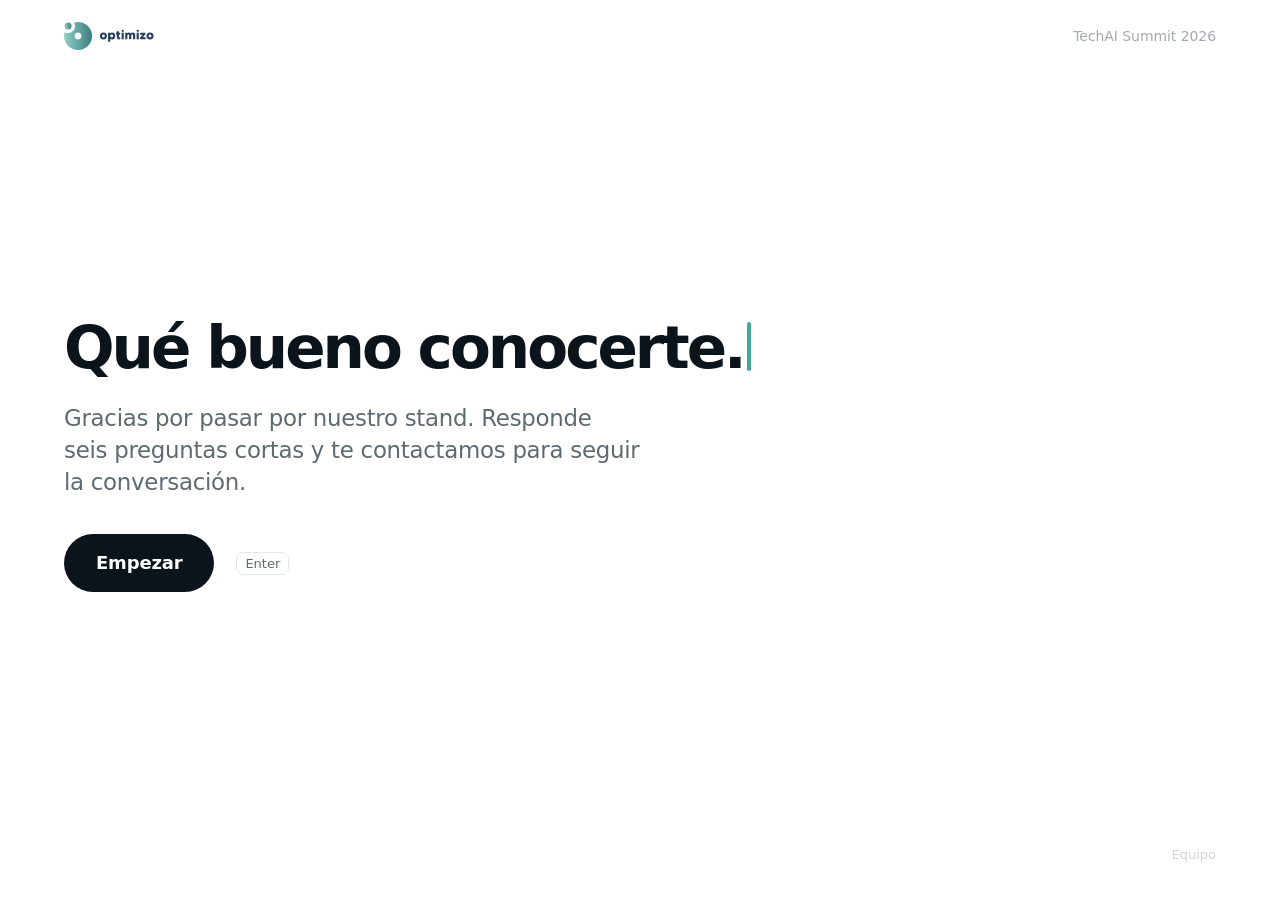
==== feria.html @ 4b5b2b35 "feria paso 6: sin «Agenda tu Discovery»; descripción corta de cada solución bajo su logo Co-Authored" ====
<!doctype html>
<html lang="es">
<head>
<meta charset="utf-8">
<meta name="viewport" content="width=device-width, initial-scale=1, viewport-fit=cover, interactive-widget=resizes-content">
<title>Optimizo · TechAI Summit</title>
<meta name="robots" content="noindex">
<meta name="theme-color" content="#FFFFFF">
<link rel="icon" href="recursos/optimizo-isotipo.svg" type="image/svg+xml">
<link rel="stylesheet" href="feria.css?v=6">
</head>
<body>
<!-- Registro del stand en TechAI Summit: una pregunta por pantalla; cada pregunta se escribe sola. -->
<header class="cabeza">
  <img class="logo" src="recursos/optimizo-logo.svg" alt="Optimizo">
  <span class="evento">TechAI Summit 2026</span>
</header>
<div class="avance" aria-hidden="true"><i id="avance"></i></div>

<main class="escenario">

  <section class="paso" data-paso="bienvenida" hidden>
    <h1 class="titulo"></h1>
    <p class="bajada">Gracias por pasar por nuestro stand. Responde seis preguntas cortas y te contactamos para seguir la conversación.</p>
    <div class="acciones"><button class="boton" type="button" data-accion="seguir">Empezar</button><span class="tecla"><kbd>Enter</kbd></span></div>
  </section>

  <section class="paso" data-paso="nombre" hidden>
    <p class="cuenta">1 de 6</p>
    <h1 class="titulo"><label for="nombre"></label></h1>
    <div class="campo"><input id="nombre" autocomplete="off" autocapitalize="words" spellcheck="false" placeholder="Tu nombre" enterkeyhint="next"></div>
    <p class="aviso" role="alert"></p>
    <div class="acciones"><button class="boton" type="button" data-accion="seguir">Continuar</button><span class="tecla"><kbd>Enter</kbd></span></div>
  </section>

  <section class="paso" data-paso="empresa" hidden>
    <p class="cuenta">2 de 6</p>
    <h1 class="titulo"><label for="empresa"></label></h1>
    <div class="campo"><input id="empresa" autocomplete="off" autocapitalize="words" spellcheck="false" placeholder="Nombre de tu empresa" enterkeyhint="next"></div>
    <p class="aviso" role="alert"></p>
    <div class="acciones"><button class="boton" type="button" data-accion="seguir">Continuar</button><button class="enlace" type="button" data-accion="omitir">No tengo empresa</button></div>
  </section>

  <section class="paso" data-paso="cargo" hidden>
    <p class="cuenta">3 de 6</p>
    <h1 class="titulo"><label for="cargo"></label></h1>
    <div class="campo"><input id="cargo" autocomplete="off" spellcheck="false" placeholder="Tu cargo" enterkeyhint="next"></div>
    <p class="aviso" role="alert"></p>
    <div class="acciones"><button class="boton" type="button" data-accion="seguir">Continuar</button><button class="enlace" type="button" data-accion="omitir">Omitir</button></div>
  </section>

  <section class="paso" data-paso="celular" hidden>
    <p class="cuenta">4 de 6</p>
    <h1 class="titulo"><label for="celular"></label></h1>
    <div class="campo"><span class="prefijo">+56</span><input id="celular" inputmode="tel" autocomplete="off" placeholder="9 1234 5678" enterkeyhint="next"></div>
    <p class="aviso" role="alert"></p>
    <div class="acciones"><button class="boton" type="button" data-accion="seguir">Continuar</button><button class="enlace" type="button" data-accion="omitir">Prefiero dejar mi correo</button></div>
  </section>

  <section class="paso" data-paso="correo" hidden>
    <p class="cuenta">5 de 6</p>
    <h1 class="titulo"><label for="correo"></label></h1>
    <div class="campo"><input id="correo" type="email" inputmode="email" autocomplete="off" autocapitalize="off" spellcheck="false" placeholder="nombre@empresa.cl" enterkeyhint="next"></div>
    <p class="aviso" role="alert"></p>
    <div class="acciones"><button class="boton" type="button" data-accion="seguir">Continuar</button><button class="enlace" type="button" data-accion="omitir" data-omitir-correo>Omitir</button></div>
  </section>

  <section class="paso paso-ancho" data-paso="interes" hidden>
    <p class="cuenta">6 de 6</p>
    <h1 class="titulo"></h1>
    <div class="opciones" role="group" aria-label="Intereses">
      <button type="button" class="opcion" data-v="Discovery Optimizo" aria-pressed="false" style="--tono:#387E80">
        <span class="opcion-marca"><img src="recursos/optimizo-logo.svg" alt="Optimizo"></span>
        <span class="opcion-texto"><span>Diseñamos e implementamos soluciones de IA a la medida de tu operación.</span></span>
        <i class="check" aria-hidden="true"></i>
      </button>
      <button type="button" class="opcion" data-v="Lumina" aria-pressed="false" style="--tono:#EC6D27">
        <span class="opcion-marca"><img src="recursos/feria/lumina-completo.svg" alt="Lumina"></span>
        <span class="opcion-texto"><span>Visión artificial que detecta riesgos en tu operación y avisa a tiempo.</span></span>
        <i class="check" aria-hidden="true"></i>
      </button>
      <button type="button" class="opcion" data-v="Médula" aria-pressed="false" style="--tono:#34529D">
        <span class="opcion-marca"><img src="recursos/feria/medula-completo.svg" alt="Medula"></span>
        <span class="opcion-texto"><span>Conecta las apps e información de tu empresa con agentes de IA.</span></span>
        <i class="check" aria-hidden="true"></i>
      </button>
    </div>
    <div class="acciones"><button class="boton" type="button" data-accion="seguir" data-boton-interes>Omitir</button><span class="tecla"><kbd>Enter</kbd></span></div>
  </section>

  <section class="paso" data-paso="listo" hidden>
    <h1 class="titulo"></h1>
    <dl class="resumen" id="resumen"></dl>
    <label class="permiso">
      <input type="checkbox" id="permiso" checked>
      <span class="interruptor" aria-hidden="true"></span>
      <span>Optimizo puede usar estos datos para contactarme. No los compartimos con nadie.</span>
    </label>
    <p class="aviso" role="alert"></p>
    <div class="acciones"><button class="boton" type="button" data-accion="enviar" id="enviar"><span>Enviar</span></button></div>
  </section>

  <section class="paso" data-paso="gracias" hidden>
    <h1 class="titulo"></h1>
    <p class="bajada" id="gracias-texto"></p>
    <div class="acciones"><button class="boton" type="button" id="otro">Registrar a otra persona</button><span class="tecla" id="regreso"></span></div>
  </section>
</main>

<button class="atras" type="button" id="atras" aria-label="Volver" hidden><svg viewBox="0 0 24 24" aria-hidden="true"><path d="M15 5l-7 7 7 7"/></svg></button>
<button class="equipo-abrir" type="button" id="equipo-abrir">Equipo</button>

<!-- Panel del equipo (queda en este notebook) -->
<div class="hoja" id="hoja" hidden>
  <div class="hoja-caja" role="dialog" aria-modal="true" aria-labelledby="hoja-titulo">
    <h2 id="hoja-titulo">Equipo del stand</h2>
    <p class="hoja-sub">Queda guardado en este equipo.</p>
    <p class="hoja-eti">Registrado por</p>
    <div class="segmentos" id="registrado">
      <button type="button" data-v="Joaquín">Joaquín</button><button type="button" data-v="Max">Max</button><button type="button" data-v="César">César</button>
      <button type="button" data-v="Bastián">Bastián</button><button type="button" data-v="Alejandro">Alejandro</button><button type="button" data-v="Otro">Otro</button>
    </div>
    <label class="permiso fila-hoja">
      <input type="checkbox" id="llamar" checked>
      <span class="interruptor" aria-hidden="true"></span>
      <span>Llamar al teléfono del stand al terminar</span>
    </label>
    <p class="hoja-sub" id="cola-estado"></p>
    <button type="button" class="boton" id="hoja-cerrar">Listo</button>
    <button type="button" class="enlace hoja-reiniciar" id="hoja-reiniciar">Empezar de nuevo (borra lo escrito)</button>
  </div>
</div>

<script src="feria.js?v=8"></script>
</body>
</html>
---- feria.css ----
/* Optimizo · registro del stand (TechAI Summit). Blanco puro, una pregunta por pantalla que se escribe sola, en una línea. */

:root {
  --blanco: #FFFFFF; --nube: #F5F5F7; --tinta: #0B131B; --gris: #5E6A71; --suave: #A1A9AD; --linea: rgba(11, 19, 27, .10);
  --menta: #91CEC4; --teal: #3FA99D; --tealp: #387E80; --error: #C2410C;
  --llegada: cubic-bezier(.16, 1, .3, 1);
  --salida: cubic-bezier(.4, 0, 1, 1);
  --fuente: -apple-system, BlinkMacSystemFont, "SF Pro Display", "SF Pro Text", Inter, system-ui, sans-serif;
  --lado: clamp(20px, 5vw, 64px);
}
* { box-sizing: border-box; }
html, body { height: 100%; }
body {
  margin: 0; background: var(--blanco); color: var(--tinta); font-family: var(--fuente);
  -webkit-font-smoothing: antialiased; text-rendering: optimizeLegibility; overflow: hidden;
  -webkit-tap-highlight-color: transparent;
}
::selection { background: var(--menta); color: var(--tinta); }
button { font: inherit; color: inherit; }
[hidden] { display: none !important; }

/* ── Cabecera y avance ── */
.cabeza { position: fixed; z-index: 3; top: 0; left: 0; right: 0; display: flex; align-items: center; justify-content: space-between; padding: max(22px, env(safe-area-inset-top)) var(--lado) 0; }
.logo { height: 28px; width: auto; display: block; }
.evento { font-size: 14px; color: var(--suave); letter-spacing: -.005em; }
.avance { position: fixed; z-index: 4; top: 0; left: 0; right: 0; height: 2px; }
.avance i { display: block; height: 100%; width: 100%; transform-origin: left; transform: scaleX(0); background: var(--tinta); transition: transform .9s var(--llegada); }

/* ── Escenario: un paso a la vez ── */
.escenario { position: relative; z-index: 1; height: 100dvh; display: grid; align-items: center; padding: 96px var(--lado) 88px; }
.paso { width: 100%; max-width: 1180px; margin: 0 auto; }
.paso.entra > :not(.titulo) { animation: entra .9s var(--llegada) both; animation-delay: calc(var(--i, 0) * 70ms + 120ms); }
.paso.sale > * { animation: sale .3s var(--salida) both; }
@keyframes entra { from { opacity: 0; transform: translateY(18px); filter: blur(8px); } }
@keyframes sale { to { opacity: 0; transform: translateY(-14px); filter: blur(6px); } }

.cuenta { margin: 0 0 20px; font-size: 15px; color: var(--suave); font-variant-numeric: tabular-nums; letter-spacing: -.005em; }

/* La pregunta: una sola línea en pantallas anchas (el JS la achica si no cabe) y se escribe letra a letra */
.titulo { margin: 0; font-size: clamp(2.3rem, 1rem + 3.4vw, 4.4rem); line-height: 1.06; letter-spacing: -.05em; font-weight: 650; min-height: 1.06em; }
.titulo label { cursor: text; }
.titulo .resalta { color: var(--tealp); }
.cursor { display: inline-block; width: .055em; min-width: 2px; height: .82em; margin-left: .06em; vertical-align: -.04em; border-radius: 2px; background: var(--teal); animation: parpadeo 1s steps(1) infinite; }
.cursor.escribiendo { animation: none; }
.cursor.fuera { opacity: 0; transition: opacity .5s; animation: none; }
@keyframes parpadeo { 50% { opacity: 0; } }
@media (min-width: 821px) { .titulo { white-space: nowrap; } }
@media (max-width: 820px) { .titulo { text-wrap: balance; } }

.bajada { margin: 22px 0 0; max-width: 40ch; font-size: clamp(1.1rem, .95rem + .6vw, 1.45rem); line-height: 1.4; color: var(--gris); letter-spacing: -.012em; text-wrap: pretty; }

/* Campo: solo la línea, el texto ES el formulario */
.campo { position: relative; display: flex; align-items: baseline; gap: 14px; max-width: 900px; margin-top: clamp(28px, 5vh, 48px); border-bottom: 1.5px solid var(--linea); }
.campo::after { content: ""; position: absolute; left: 0; right: 0; bottom: -1.5px; height: 1.5px; background: var(--tinta); transform: scaleX(0); transform-origin: left; transition: transform .7s var(--llegada); }
.campo:focus-within::after { transform: scaleX(1); }
.campo input { flex: 1; min-width: 0; border: 0; outline: 0; background: transparent; padding: 10px 0 16px; font: inherit; font-size: clamp(1.8rem, 1.1rem + 2.2vw, 2.8rem); font-weight: 500; letter-spacing: -.035em; color: var(--tinta); caret-color: var(--teal); }
.campo input::placeholder { color: #D3D8DB; }
.prefijo { font-size: clamp(1.8rem, 1.1rem + 2.2vw, 2.8rem); font-weight: 500; letter-spacing: -.035em; color: var(--suave); }
.campo.tiembla { animation: tiembla .42s cubic-bezier(.36, .07, .19, .97); }
@keyframes tiembla { 20%, 60% { transform: translateX(-7px); } 40%, 80% { transform: translateX(6px); } }
.aviso { min-height: 22px; margin: 12px 0 0; font-size: 15px; color: var(--error); }

/* Acciones */
.acciones { display: flex; align-items: center; gap: 22px; flex-wrap: wrap; margin-top: clamp(22px, 4vh, 36px); }
.boton {
  position: relative; display: inline-flex; align-items: center; justify-content: center; gap: 12px; min-height: 58px; padding: 0 32px;
  border: 0; border-radius: 999px; background: var(--tinta); color: var(--blanco); font-size: 18px; font-weight: 600; letter-spacing: -.01em;
  cursor: pointer; transition: transform .5s var(--llegada), opacity .3s, background .3s;
}
.boton:hover { background: #1C2833; }
.boton:active { transform: scale(.97); transition-duration: .12s; }
.boton:focus-visible, .enlace:focus-visible, .opcion:focus-visible, .atras:focus-visible { outline: 3px solid var(--menta); outline-offset: 3px; }
.boton[disabled] { opacity: .25; cursor: default; transform: none; }
.boton.cargando { pointer-events: none; }
.boton.cargando span::after { content: ""; display: inline-block; width: 1em; text-align: left; animation: puntos 1.2s steps(4) infinite; }
@keyframes puntos { 0% { content: ""; } 25% { content: "."; } 50% { content: ".."; } 75% { content: "..."; } }
.enlace { border: 0; background: none; padding: 10px 2px; font-size: 16px; color: var(--gris); cursor: pointer; text-decoration: underline; text-decoration-color: transparent; text-underline-offset: 4px; transition: color .2s, text-decoration-color .2s; }
.enlace:hover { color: var(--tinta); text-decoration-color: currentColor; }
.tecla { font-size: 14px; color: var(--suave); font-variant-numeric: tabular-nums; }
kbd { font: inherit; font-size: 13px; padding: 3px 8px; border-radius: 7px; border: 1px solid var(--linea); color: var(--gris); }
@media (hover: none) { .tecla kbd { display: none; } }

/* ── Intereses: lista de marcas (Optimizo → Lumina → Medula), una fila por marca ── */
.opciones { display: grid; max-width: 900px; margin-top: clamp(26px, 4.5vh, 46px); border-top: 1px solid var(--linea); }
.opcion {
  position: relative; display: grid; grid-template-columns: 1fr 28px; align-items: center; gap: 12px 28px; padding: 26px 8px; text-align: left; cursor: pointer;
  border: 0; border-bottom: 1px solid var(--linea); background: none; isolation: isolate;
}
.opcion::before { content: ""; position: absolute; inset: 6px -16px; z-index: -1; border-radius: 20px; background: var(--nube); opacity: 0; transform: scale(.98); transition: opacity .3s, transform .5s var(--llegada); }
.opcion:hover::before { opacity: 1; transform: none; }
.opcion:active { transform: scale(.99); transition: transform .15s; }
.opcion-marca img { height: 38px; width: auto; display: block; }
.opcion-marca, .opcion-texto { grid-column: 1; }
.check { grid-column: 2; grid-row: 1 / span 2; }
.opcion-texto { display: grid; gap: 4px; }
.opcion-texto b { font-size: 22px; font-weight: 650; letter-spacing: -.03em; line-height: 1.15; }
.opcion-texto span { font-size: 17px; line-height: 1.4; color: var(--gris); letter-spacing: -.01em; }
.check { position: relative; width: 28px; height: 28px; border-radius: 50%; box-shadow: 0 0 0 1.5px rgba(11, 19, 27, .18) inset; transition: background .3s, box-shadow .3s, transform .5s var(--llegada); }
.check::after { content: ""; position: absolute; left: 10px; top: 6px; width: 6px; height: 11px; border: solid var(--blanco); border-width: 0 2.2px 2.2px 0; transform: rotate(45deg) scale(0); transition: transform .4s var(--llegada); }
.opcion[aria-pressed="true"] .check { background: var(--tono); box-shadow: none; transform: scale(1.06); }
.opcion[aria-pressed="true"] .check::after { transform: rotate(45deg) scale(1); }

/* ── Confirmar ── */
.resumen { display: grid; grid-template-columns: max-content 1fr; margin: clamp(26px, 4.5vh, 42px) 0 0; max-width: 680px; }
.resumen dt, .resumen dd { margin: 0; padding: 14px 0; border-bottom: 1px solid var(--linea); font-size: 17px; letter-spacing: -.01em; }
.resumen dt { color: var(--suave); padding-right: 32px; }
.resumen dd { display: flex; justify-content: space-between; gap: 16px; min-width: 0; }
.resumen dd span { overflow: hidden; text-overflow: ellipsis; white-space: nowrap; }
.resumen dd button { flex: none; border: 0; background: none; padding: 0; font-size: 15px; color: var(--tealp); cursor: pointer; }
.resumen dd button:hover { text-decoration: underline; text-underline-offset: 3px; }

.permiso { display: flex; align-items: center; gap: 16px; margin-top: 26px; max-width: 680px; font-size: 16px; line-height: 1.4; color: var(--gris); cursor: pointer; }
.permiso input { position: absolute; opacity: 0; pointer-events: none; }
.interruptor { position: relative; flex: none; width: 52px; height: 32px; border-radius: 999px; background: #E3E7E9; transition: background .35s var(--llegada); }
.interruptor::after { content: ""; position: absolute; top: 2px; left: 2px; width: 28px; height: 28px; border-radius: 50%; background: var(--blanco); box-shadow: 0 3px 8px rgba(0, 0, 0, .15), 0 1px 1px rgba(0, 0, 0, .16); transition: transform .45s var(--llegada); }
.permiso input:checked + .interruptor { background: var(--teal); }
.permiso input:checked + .interruptor::after { transform: translateX(20px); }
.permiso input:focus-visible + .interruptor { outline: 3px solid var(--menta); outline-offset: 3px; }

/* ── Volver y equipo ── */
.atras { position: fixed; z-index: 3; left: var(--lado); bottom: max(26px, env(safe-area-inset-bottom)); width: 48px; height: 48px; border-radius: 50%; border: 0; display: grid; place-items: center; cursor: pointer; background: var(--blanco); box-shadow: 0 0 0 1px var(--linea) inset; transition: transform .4s var(--llegada), box-shadow .2s; }
.atras:hover { box-shadow: 0 0 0 1px rgba(11, 19, 27, .28) inset; transform: translateX(-2px); }
.atras svg { width: 22px; height: 22px; fill: none; stroke: var(--tinta); stroke-width: 2; stroke-linecap: round; stroke-linejoin: round; }
.equipo-abrir { position: fixed; z-index: 3; right: var(--lado); bottom: max(30px, env(safe-area-inset-bottom)); border: 0; background: none; padding: 8px 0; font-size: 13px; color: var(--suave); opacity: .5; cursor: pointer; transition: opacity .2s; }
.equipo-abrir:hover { opacity: 1; }

/* ── Hoja del equipo ── */
.hoja { position: fixed; inset: 0; z-index: 20; display: grid; place-items: center; padding: 20px; background: rgba(255, 255, 255, .7); backdrop-filter: blur(12px); -webkit-backdrop-filter: blur(12px); animation: aparece .3s ease both; }
@keyframes aparece { from { opacity: 0; } }
.hoja-caja { width: min(100%, 460px); padding: 30px; border-radius: 28px; background: var(--blanco); box-shadow: 0 0 0 1px var(--linea), 0 40px 100px -40px rgba(11, 19, 27, .35); animation: sube .6s var(--llegada) both; }
@keyframes sube { from { transform: translateY(24px) scale(.98); opacity: 0; } }
.hoja h2 { margin: 0; font-size: 26px; letter-spacing: -.035em; font-weight: 650; }
.hoja-sub { margin: 6px 0 0; font-size: 14px; color: var(--gris); min-height: 1px; }
.hoja-eti { margin: 24px 0 10px; font-size: 14px; color: var(--suave); }
.segmentos { display: grid; grid-template-columns: repeat(3, 1fr); gap: 8px; }
.segmentos button { min-height: 46px; border: 0; border-radius: 14px; background: var(--nube); font-size: 15px; font-weight: 550; cursor: pointer; transition: background .2s, color .2s; }
.segmentos button[aria-pressed="true"] { background: var(--tinta); color: var(--blanco); }
.fila-hoja { margin-top: 24px; color: var(--tinta); }
.hoja .boton { width: 100%; margin-top: 26px; }

/* ── Celular y pantallas bajas ── */
@media (max-width: 820px) {
  .escenario { align-items: start; overflow-y: auto; padding-top: 136px; padding-bottom: 48px; }
  .opcion { grid-template-columns: 1fr 28px; gap: 12px 16px; padding: 22px 4px; }
  .opcion-marca { grid-column: 1; }
  .opcion-texto { grid-column: 1; }
  .check { grid-column: 2; grid-row: 1 / span 2; }
  .opcion-marca img { height: 30px; }
  .opcion-texto b { font-size: 19px; }
  .opcion-texto span { font-size: 15.5px; }
  .atras { top: max(72px, calc(env(safe-area-inset-top) + 52px)); bottom: auto; width: 40px; height: 40px; }
  .equipo-abrir { display: none; }
}
@media (max-height: 700px) and (min-width: 821px) {
  .opcion { padding: 18px 8px; }
}

@media (prefers-reduced-motion: reduce) {
  *, *::before, *::after { animation-duration: .01ms !important; animation-iteration-count: 1 !important; transition-duration: .01ms !important; }
}
.hoja-reiniciar { display: block; margin: 12px auto 0; font-size: 15px; }
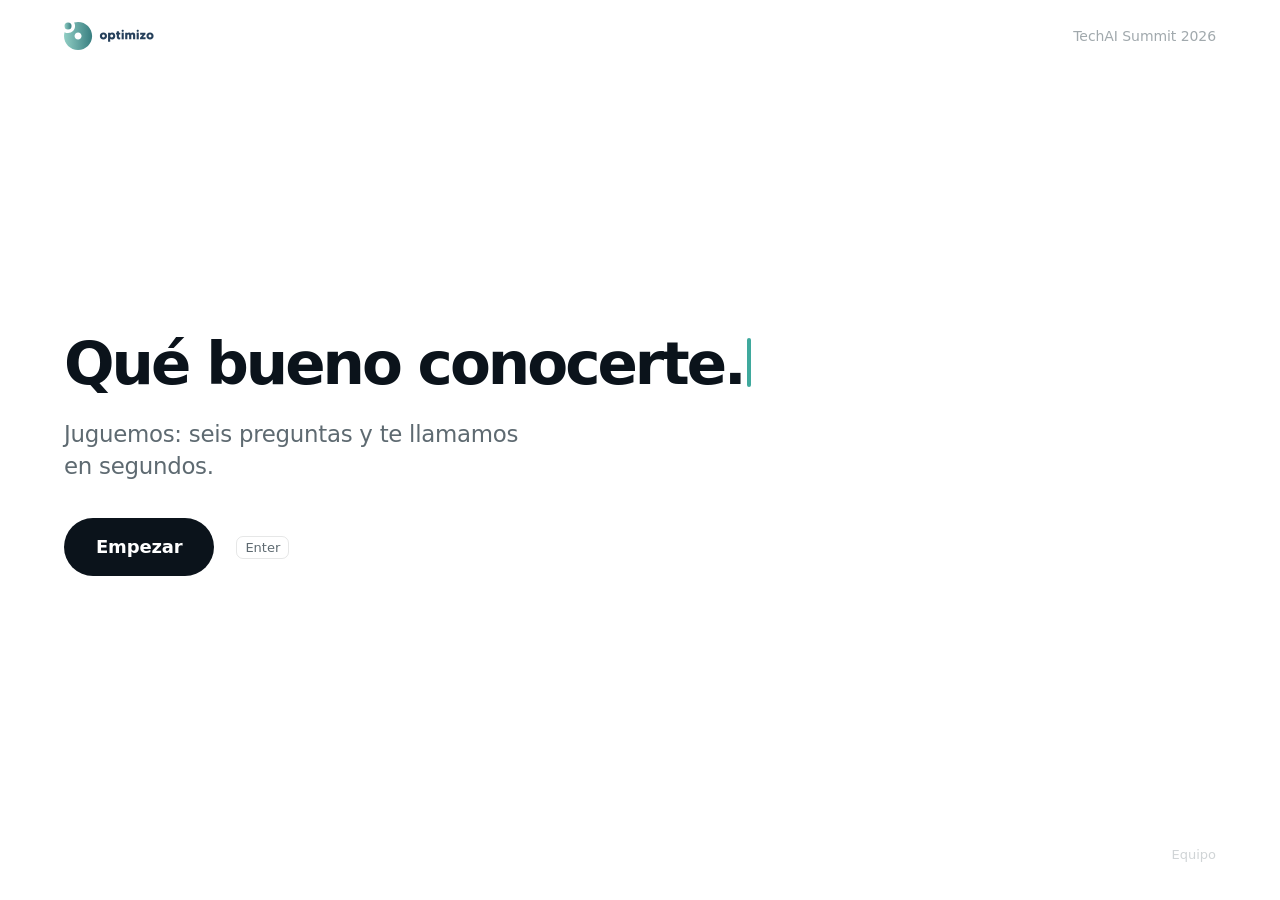
==== commit 5f9d7f93: "optimizo.ai/feria: subtítulo «Juguemos: seis preguntas y te llamamos en segundos.» Co-Authored-By: C" ====
--- a/feria.html
+++ b/feria.html
@@ -7,7 +7,7 @@
 <meta name="robots" content="noindex">
 <meta name="theme-color" content="#FFFFFF">
 <link rel="icon" href="recursos/optimizo-isotipo.svg" type="image/svg+xml">
-<link rel="stylesheet" href="feria.css?v=6">
+<link rel="stylesheet" href="feria.css?v=7">
 </head>
 <body>
 <!-- Registro del stand en TechAI Summit: una pregunta por pantalla; cada pregunta se escribe sola. -->
@@ -21,7 +21,7 @@
 
   <section class="paso" data-paso="bienvenida" hidden>
     <h1 class="titulo"></h1>
-    <p class="bajada">Gracias por pasar por nuestro stand. Responde seis preguntas cortas y te contactamos para seguir la conversación.</p>
+    <p class="bajada">Juguemos: seis preguntas y te llamamos en segundos.</p>
     <div class="acciones"><button class="boton" type="button" data-accion="seguir">Empezar</button><span class="tecla"><kbd>Enter</kbd></span></div>
   </section>
 
@@ -30,7 +30,7 @@
     <h1 class="titulo"><label for="nombre"></label></h1>
     <div class="campo"><input id="nombre" autocomplete="off" autocapitalize="words" spellcheck="false" placeholder="Tu nombre" enterkeyhint="next"></div>
     <p class="aviso" role="alert"></p>
-    <div class="acciones"><button class="boton" type="button" data-accion="seguir">Continuar</button><span class="tecla"><kbd>Enter</kbd></span></div>
+    <div class="acciones"><button class="enlace volver" type="button" data-accion="atras">← Atrás</button><button class="boton" type="button" data-accion="seguir">Continuar</button><span class="tecla"><kbd>Enter</kbd></span></div>
   </section>
 
   <section class="paso" data-paso="empresa" hidden>
@@ -38,7 +38,7 @@
     <h1 class="titulo"><label for="empresa"></label></h1>
     <div class="campo"><input id="empresa" autocomplete="off" autocapitalize="words" spellcheck="false" placeholder="Nombre de tu empresa" enterkeyhint="next"></div>
     <p class="aviso" role="alert"></p>
-    <div class="acciones"><button class="boton" type="button" data-accion="seguir">Continuar</button><button class="enlace" type="button" data-accion="omitir">No tengo empresa</button></div>
+    <div class="acciones"><button class="enlace volver" type="button" data-accion="atras">← Atrás</button><button class="boton" type="button" data-accion="seguir">Continuar</button><button class="enlace" type="button" data-accion="omitir">No tengo empresa</button></div>
   </section>
 
   <section class="paso" data-paso="cargo" hidden>
@@ -46,7 +46,7 @@
     <h1 class="titulo"><label for="cargo"></label></h1>
     <div class="campo"><input id="cargo" autocomplete="off" spellcheck="false" placeholder="Tu cargo" enterkeyhint="next"></div>
     <p class="aviso" role="alert"></p>
-    <div class="acciones"><button class="boton" type="button" data-accion="seguir">Continuar</button><button class="enlace" type="button" data-accion="omitir">Omitir</button></div>
+    <div class="acciones"><button class="enlace volver" type="button" data-accion="atras">← Atrás</button><button class="boton" type="button" data-accion="seguir">Continuar</button><button class="enlace" type="button" data-accion="omitir">Omitir</button></div>
   </section>
 
   <section class="paso" data-paso="celular" hidden>
@@ -54,7 +54,7 @@
     <h1 class="titulo"><label for="celular"></label></h1>
     <div class="campo"><span class="prefijo">+56</span><input id="celular" inputmode="tel" autocomplete="off" placeholder="9 1234 5678" enterkeyhint="next"></div>
     <p class="aviso" role="alert"></p>
-    <div class="acciones"><button class="boton" type="button" data-accion="seguir">Continuar</button><button class="enlace" type="button" data-accion="omitir">Prefiero dejar mi correo</button></div>
+    <div class="acciones"><button class="enlace volver" type="button" data-accion="atras">← Atrás</button><button class="boton" type="button" data-accion="seguir">Continuar</button><button class="enlace" type="button" data-accion="omitir">Prefiero dejar mi correo</button></div>
   </section>
 
   <section class="paso" data-paso="correo" hidden>
@@ -62,7 +62,7 @@
     <h1 class="titulo"><label for="correo"></label></h1>
     <div class="campo"><input id="correo" type="email" inputmode="email" autocomplete="off" autocapitalize="off" spellcheck="false" placeholder="nombre@empresa.cl" enterkeyhint="next"></div>
     <p class="aviso" role="alert"></p>
-    <div class="acciones"><button class="boton" type="button" data-accion="seguir">Continuar</button><button class="enlace" type="button" data-accion="omitir" data-omitir-correo>Omitir</button></div>
+    <div class="acciones"><button class="enlace volver" type="button" data-accion="atras">← Atrás</button><button class="boton" type="button" data-accion="seguir">Continuar</button><button class="enlace" type="button" data-accion="omitir" data-omitir-correo>Omitir</button></div>
   </section>
 
   <section class="paso paso-ancho" data-paso="interes" hidden>
@@ -85,7 +85,7 @@
         <i class="check" aria-hidden="true"></i>
       </button>
     </div>
-    <div class="acciones"><button class="boton" type="button" data-accion="seguir" data-boton-interes>Omitir</button><span class="tecla"><kbd>Enter</kbd></span></div>
+    <div class="acciones"><button class="enlace volver" type="button" data-accion="atras">← Atrás</button><button class="boton" type="button" data-accion="seguir" data-boton-interes>Omitir</button><span class="tecla"><kbd>Enter</kbd></span></div>
   </section>
 
   <section class="paso" data-paso="listo" hidden>
@@ -97,7 +97,7 @@
       <span>Optimizo puede usar estos datos para contactarme. No los compartimos con nadie.</span>
     </label>
     <p class="aviso" role="alert"></p>
-    <div class="acciones"><button class="boton" type="button" data-accion="enviar" id="enviar"><span>Enviar</span></button></div>
+    <div class="acciones"><button class="enlace volver" type="button" data-accion="atras">← Atrás</button><button class="boton" type="button" data-accion="enviar" id="enviar"><span>Enviar</span></button></div>
   </section>
 
   <section class="paso" data-paso="gracias" hidden>
@@ -131,6 +131,6 @@
   </div>
 </div>
 
-<script src="feria.js?v=8"></script>
+<script src="feria.js?v=9"></script>
 </body>
 </html>
--- a/feria.css
+++ b/feria.css
@@ -159,3 +159,6 @@
   *, *::before, *::after { animation-duration: .01ms !important; animation-iteration-count: 1 !important; transition-duration: .01ms !important; }
 }
 .hoja-reiniciar { display: block; margin: 12px auto 0; font-size: 15px; }
+
+/* 31-oct: «Atrás» visible junto a Continuar (la flecha de abajo quedaba lejos) */
+.acciones .volver { order: -1; margin-right: 8px; }
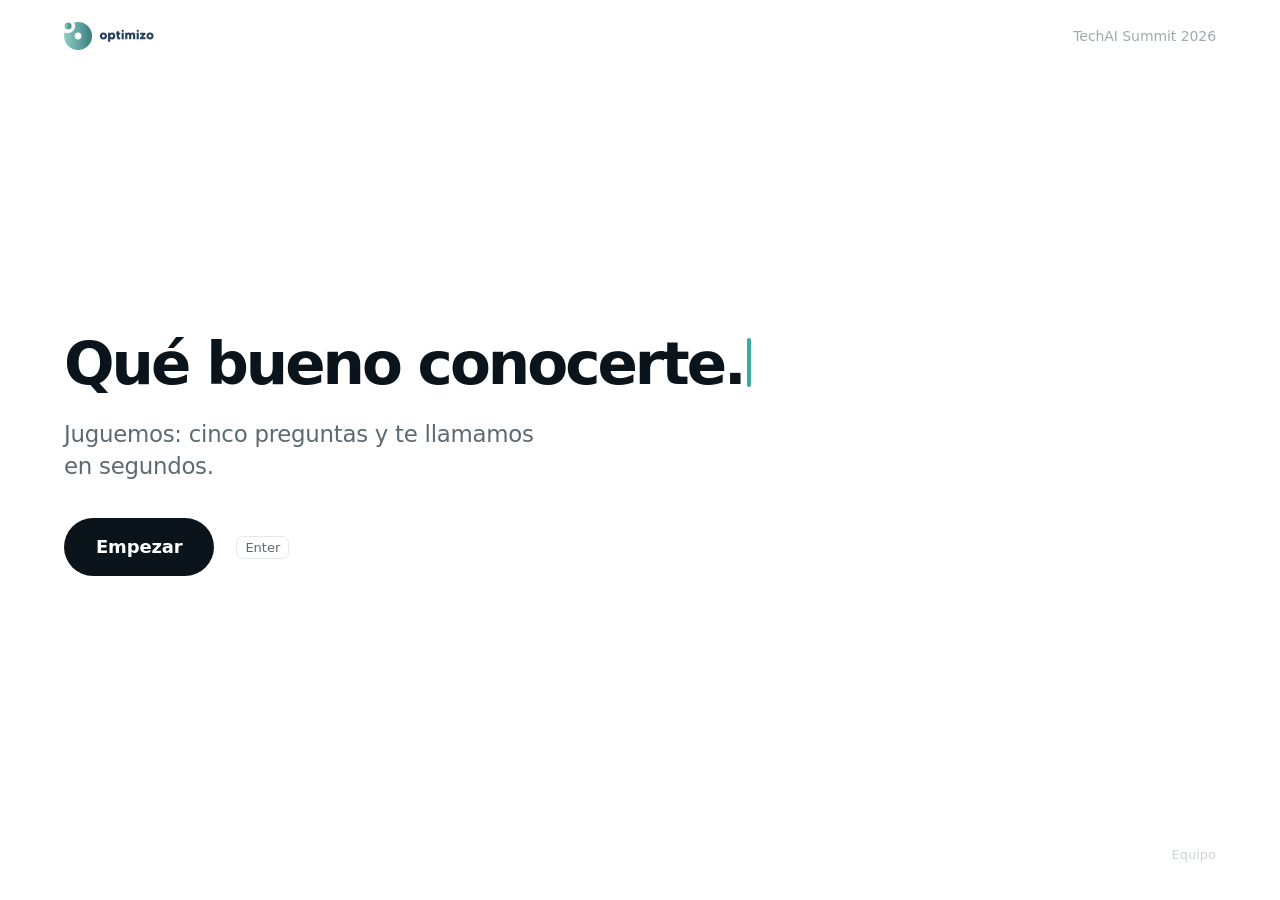
==== commit cf7d38a5: "optimizo.ai/feria: sin «¿Qué quieres conocer?» (5 preguntas); los productos los ofrece María en la l" ====
--- a/feria.html
+++ b/feria.html
@@ -21,12 +21,12 @@
 
   <section class="paso" data-paso="bienvenida" hidden>
     <h1 class="titulo"></h1>
-    <p class="bajada">Juguemos: seis preguntas y te llamamos en segundos.</p>
+    <p class="bajada">Juguemos: cinco preguntas y te llamamos en segundos.</p>
     <div class="acciones"><button class="boton" type="button" data-accion="seguir">Empezar</button><span class="tecla"><kbd>Enter</kbd></span></div>
   </section>
 
   <section class="paso" data-paso="nombre" hidden>
-    <p class="cuenta">1 de 6</p>
+    <p class="cuenta">1 de 5</p>
     <h1 class="titulo"><label for="nombre"></label></h1>
     <div class="campo"><input id="nombre" autocomplete="off" autocapitalize="words" spellcheck="false" placeholder="Tu nombre" enterkeyhint="next"></div>
     <p class="aviso" role="alert"></p>
@@ -34,7 +34,7 @@
   </section>
 
   <section class="paso" data-paso="empresa" hidden>
-    <p class="cuenta">2 de 6</p>
+    <p class="cuenta">2 de 5</p>
     <h1 class="titulo"><label for="empresa"></label></h1>
     <div class="campo"><input id="empresa" autocomplete="off" autocapitalize="words" spellcheck="false" placeholder="Nombre de tu empresa" enterkeyhint="next"></div>
     <p class="aviso" role="alert"></p>
@@ -42,7 +42,7 @@
   </section>
 
   <section class="paso" data-paso="cargo" hidden>
-    <p class="cuenta">3 de 6</p>
+    <p class="cuenta">3 de 5</p>
     <h1 class="titulo"><label for="cargo"></label></h1>
     <div class="campo"><input id="cargo" autocomplete="off" spellcheck="false" placeholder="Tu cargo" enterkeyhint="next"></div>
     <p class="aviso" role="alert"></p>
@@ -50,7 +50,7 @@
   </section>
 
   <section class="paso" data-paso="celular" hidden>
-    <p class="cuenta">4 de 6</p>
+    <p class="cuenta">4 de 5</p>
     <h1 class="titulo"><label for="celular"></label></h1>
     <div class="campo"><span class="prefijo">+56</span><input id="celular" inputmode="tel" autocomplete="off" placeholder="9 1234 5678" enterkeyhint="next"></div>
     <p class="aviso" role="alert"></p>
@@ -58,7 +58,7 @@
   </section>
 
   <section class="paso" data-paso="correo" hidden>
-    <p class="cuenta">5 de 6</p>
+    <p class="cuenta">5 de 5</p>
     <h1 class="titulo"><label for="correo"></label></h1>
     <div class="campo"><input id="correo" type="email" inputmode="email" autocomplete="off" autocapitalize="off" spellcheck="false" placeholder="nombre@empresa.cl" enterkeyhint="next"></div>
     <p class="aviso" role="alert"></p>
@@ -66,7 +66,7 @@
   </section>
 
   <section class="paso paso-ancho" data-paso="interes" hidden>
-    <p class="cuenta">6 de 6</p>
+    <p class="cuenta">6 de 5</p>
     <h1 class="titulo"></h1>
     <div class="opciones" role="group" aria-label="Intereses">
       <button type="button" class="opcion" data-v="Discovery Optimizo" aria-pressed="false" style="--tono:#387E80">
@@ -131,6 +131,6 @@
   </div>
 </div>
 
-<script src="feria.js?v=9"></script>
+<script src="feria.js?v=10"></script>
 </body>
 </html>
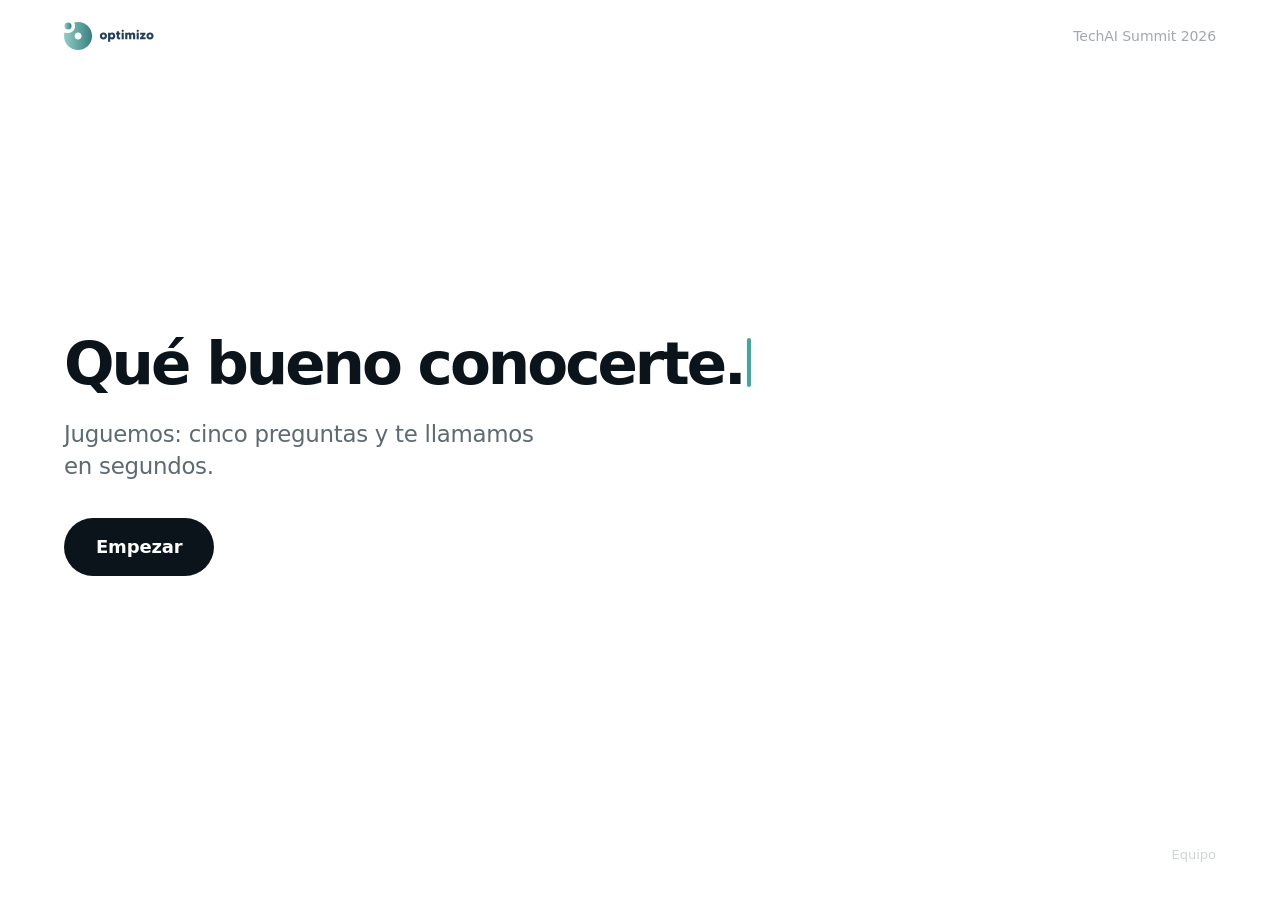
==== commit fd4e0f81: "optimizo.ai/feria: sin la etiqueta «Enter» Co-Authored-By: Claude Opus 5.5 <noreply@anthropic.com>" ====
--- a/feria.html
+++ b/feria.html
@@ -22,7 +22,7 @@
   <section class="paso" data-paso="bienvenida" hidden>
     <h1 class="titulo"></h1>
     <p class="bajada">Juguemos: cinco preguntas y te llamamos en segundos.</p>
-    <div class="acciones"><button class="boton" type="button" data-accion="seguir">Empezar</button><span class="tecla"><kbd>Enter</kbd></span></div>
+    <div class="acciones"><button class="boton" type="button" data-accion="seguir">Empezar</button></div>
   </section>
 
   <section class="paso" data-paso="nombre" hidden>
@@ -30,7 +30,7 @@
     <h1 class="titulo"><label for="nombre"></label></h1>
     <div class="campo"><input id="nombre" autocomplete="off" autocapitalize="words" spellcheck="false" placeholder="Tu nombre" enterkeyhint="next"></div>
     <p class="aviso" role="alert"></p>
-    <div class="acciones"><button class="enlace volver" type="button" data-accion="atras">← Atrás</button><button class="boton" type="button" data-accion="seguir">Continuar</button><span class="tecla"><kbd>Enter</kbd></span></div>
+    <div class="acciones"><button class="enlace volver" type="button" data-accion="atras">← Atrás</button><button class="boton" type="button" data-accion="seguir">Continuar</button></div>
   </section>
 
   <section class="paso" data-paso="empresa" hidden>
@@ -85,7 +85,7 @@
         <i class="check" aria-hidden="true"></i>
       </button>
     </div>
-    <div class="acciones"><button class="enlace volver" type="button" data-accion="atras">← Atrás</button><button class="boton" type="button" data-accion="seguir" data-boton-interes>Omitir</button><span class="tecla"><kbd>Enter</kbd></span></div>
+    <div class="acciones"><button class="enlace volver" type="button" data-accion="atras">← Atrás</button><button class="boton" type="button" data-accion="seguir" data-boton-interes>Omitir</button></div>
   </section>
 
   <section class="paso" data-paso="listo" hidden>
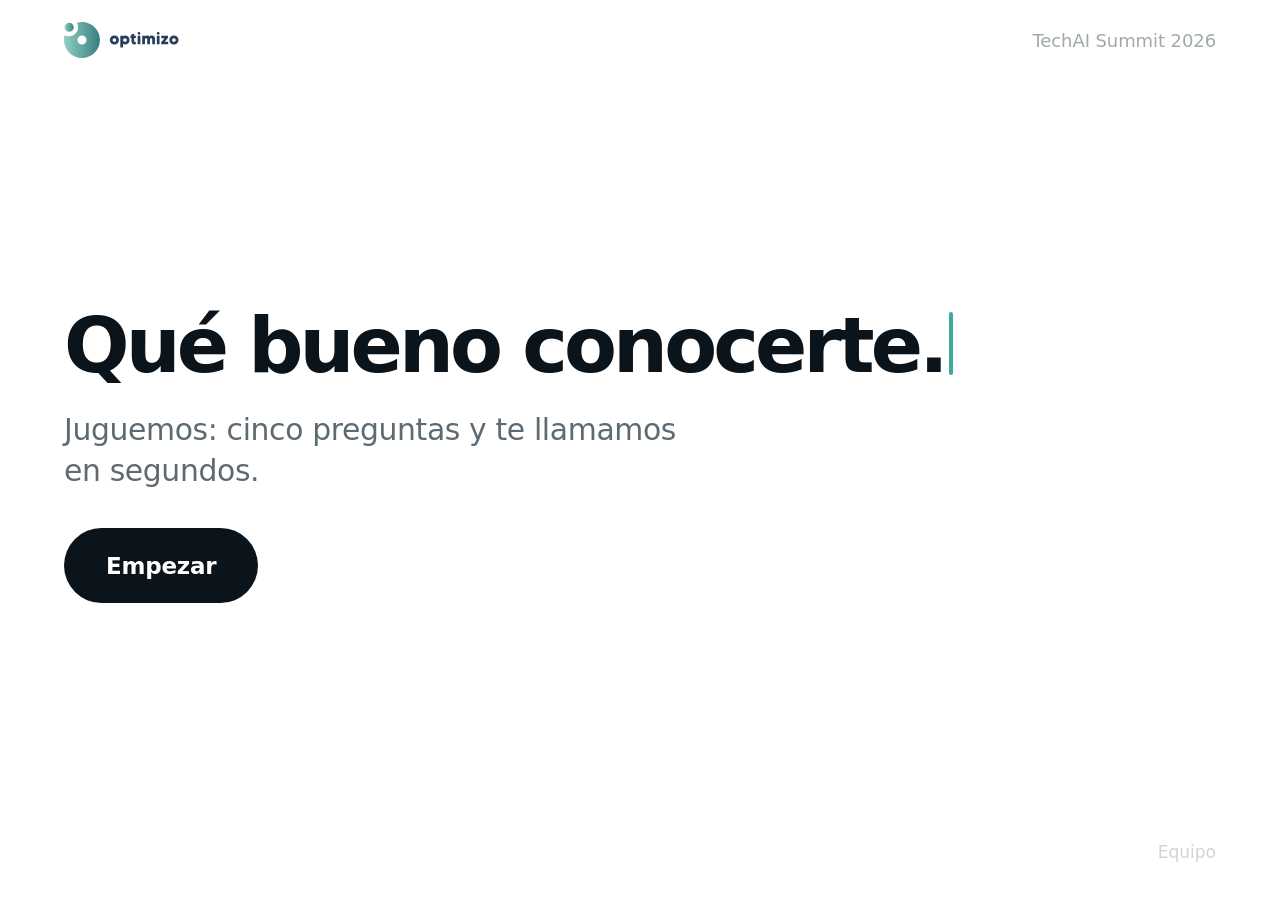
==== commit 30362872: "Feria: formulario 30% más grande Co-Authored-By: Claude Opus 5.5 <noreply@anthropic.com>" ====
--- a/feria.html
+++ b/feria.html
@@ -7,7 +7,7 @@
 <meta name="robots" content="noindex">
 <meta name="theme-color" content="#FFFFFF">
 <link rel="icon" href="recursos/optimizo-isotipo.svg" type="image/svg+xml">
-<link rel="stylesheet" href="feria.css?v=7">
+<link rel="stylesheet" href="feria.css?v=8">
 </head>
 <body>
 <!-- Registro del stand en TechAI Summit: una pregunta por pantalla; cada pregunta se escribe sola. -->
@@ -131,6 +131,6 @@
   </div>
 </div>
 
-<script src="feria.js?v=10"></script>
+<script src="feria.js?v=11"></script>
 </body>
 </html>
--- a/feria.css
+++ b/feria.css
@@ -162,3 +162,37 @@
 
 /* 31-oct: «Atrás» visible junto a Continuar (la flecha de abajo quedaba lejos) */
 .acciones .volver { order: -1; margin-right: 8px; }
+
+/* ── 2-nov (Joaquín, en la feria): todo el formulario un 30 % más grande (texto, campos y botones) ── */
+.logo { height: 36px; }
+.evento { font-size: 18px; }
+.cuenta { font-size: 20px; margin-bottom: 26px; }
+.titulo { font-size: clamp(3rem, 1.3rem + 4.4vw, 5.7rem); }
+.bajada { font-size: clamp(1.43rem, 1.24rem + .78vw, 1.9rem); max-width: 42ch; }
+.campo { max-width: 1170px; }
+.campo input, .prefijo { font-size: clamp(2.34rem, 1.43rem + 2.86vw, 3.64rem); }
+.aviso { font-size: 20px; min-height: 28px; }
+.boton { min-height: 75px; padding: 0 42px; font-size: 23px; }
+.enlace { font-size: 21px; }
+.tecla { font-size: 18px; }
+.opciones { max-width: 1170px; }
+.opcion { padding: 34px 10px; }
+.opcion-marca img { height: 49px; }
+.opcion-texto b { font-size: 29px; }
+.opcion-texto span { font-size: 22px; }
+.check { width: 36px; height: 36px; }
+.check::after { left: 13px; top: 8px; width: 8px; height: 14px; }
+.resumen { max-width: 880px; }
+.resumen dt, .resumen dd { font-size: 22px; padding: 18px 0; }
+.resumen dd button { font-size: 20px; }
+.permiso { font-size: 21px; max-width: 880px; gap: 20px; }
+.interruptor { width: 68px; height: 42px; }
+.interruptor::after { width: 36px; height: 36px; top: 3px; left: 3px; }
+.permiso input:checked + .interruptor::after { transform: translateX(26px); }
+.atras { width: 62px; height: 62px; }
+.atras svg { width: 28px; height: 28px; }
+.equipo-abrir { font-size: 17px; }
+.hoja-caja { width: min(100%, 600px); padding: 39px; }
+.hoja h2 { font-size: 34px; }
+.hoja-sub, .hoja-eti { font-size: 18px; }
+.segmentos button { min-height: 60px; font-size: 20px; }
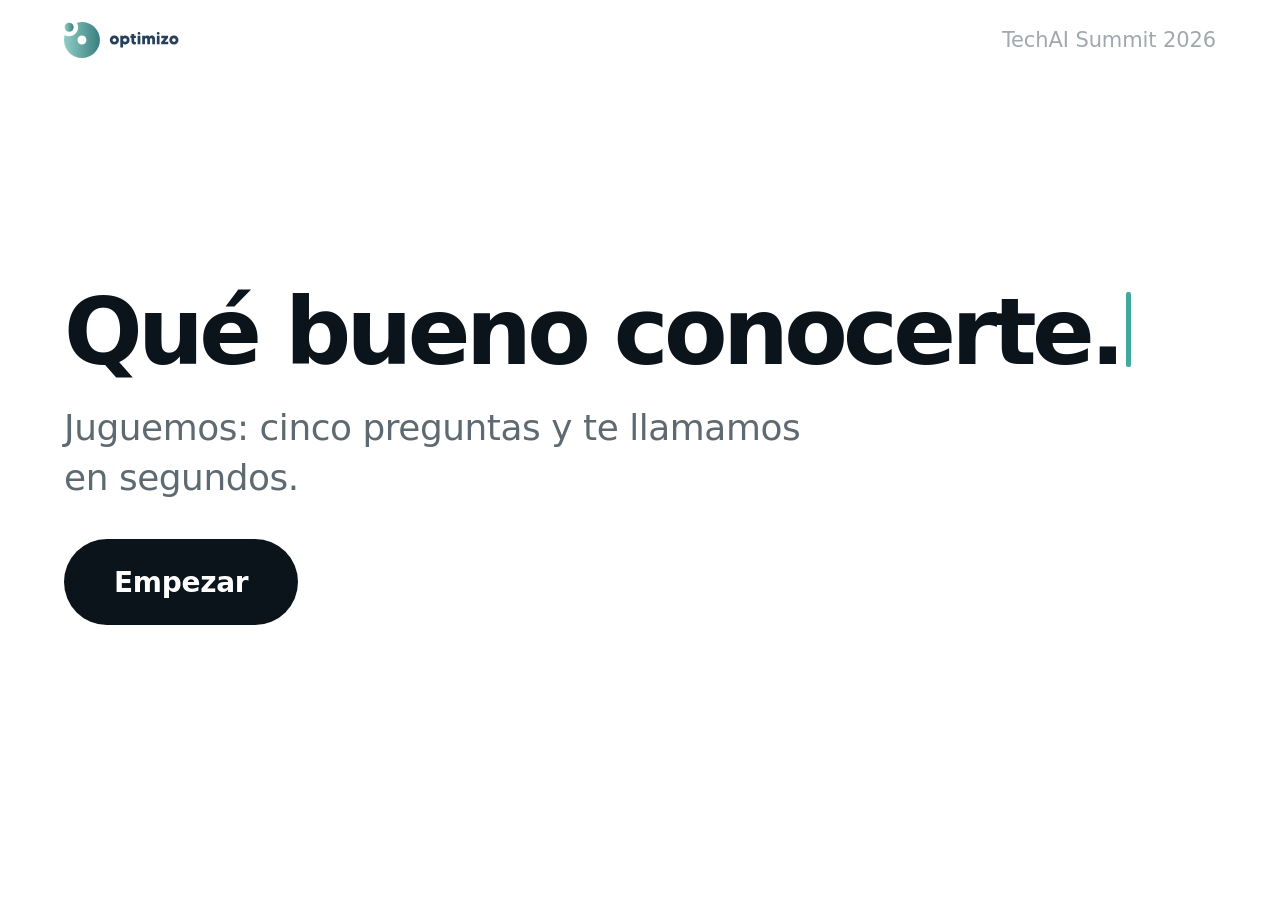
==== commit 726c9c23: "Feria: texto 20% más grande y sin el botón Equipo Co-Authored-By: Claude Opus 5.5 <noreply@anthropic" ====
--- a/feria.html
+++ b/feria.html
@@ -7,7 +7,7 @@
 <meta name="robots" content="noindex">
 <meta name="theme-color" content="#FFFFFF">
 <link rel="icon" href="recursos/optimizo-isotipo.svg" type="image/svg+xml">
-<link rel="stylesheet" href="feria.css?v=8">
+<link rel="stylesheet" href="feria.css?v=9">
 </head>
 <body>
 <!-- Registro del stand en TechAI Summit: una pregunta por pantalla; cada pregunta se escribe sola. -->
@@ -108,7 +108,7 @@
 </main>
 
 <button class="atras" type="button" id="atras" aria-label="Volver" hidden><svg viewBox="0 0 24 24" aria-hidden="true"><path d="M15 5l-7 7 7 7"/></svg></button>
-<button class="equipo-abrir" type="button" id="equipo-abrir">Equipo</button>
+<button class="equipo-abrir" type="button" id="equipo-abrir" hidden>Equipo</button>
 
 <!-- Panel del equipo (queda en este notebook) -->
 <div class="hoja" id="hoja" hidden>
--- a/feria.css
+++ b/feria.css
@@ -196,3 +196,19 @@
 .hoja h2 { font-size: 34px; }
 .hoja-sub, .hoja-eti { font-size: 18px; }
 .segmentos button { min-height: 60px; font-size: 20px; }
+
+/* ── 2-nov (Joaquín): otro 20 % más de texto en el formulario; sin el botón «Equipo» ── */
+.equipo-abrir { display: none !important; }
+.cuenta { font-size: 24px; }
+.titulo { font-size: clamp(3.6rem, 1.56rem + 5.28vw, 6.84rem); }
+.bajada { font-size: clamp(1.72rem, 1.49rem + .94vw, 2.28rem); }
+.campo input, .prefijo { font-size: clamp(2.8rem, 1.72rem + 3.43vw, 4.37rem); }
+.aviso { font-size: 24px; }
+.boton { min-height: 86px; padding: 0 50px; font-size: 28px; }
+.enlace { font-size: 25px; }
+.opcion-texto b { font-size: 35px; }
+.opcion-texto span { font-size: 26px; }
+.resumen dt, .resumen dd { font-size: 26px; }
+.resumen dd button { font-size: 24px; }
+.permiso { font-size: 25px; }
+.evento { font-size: 21px; }
